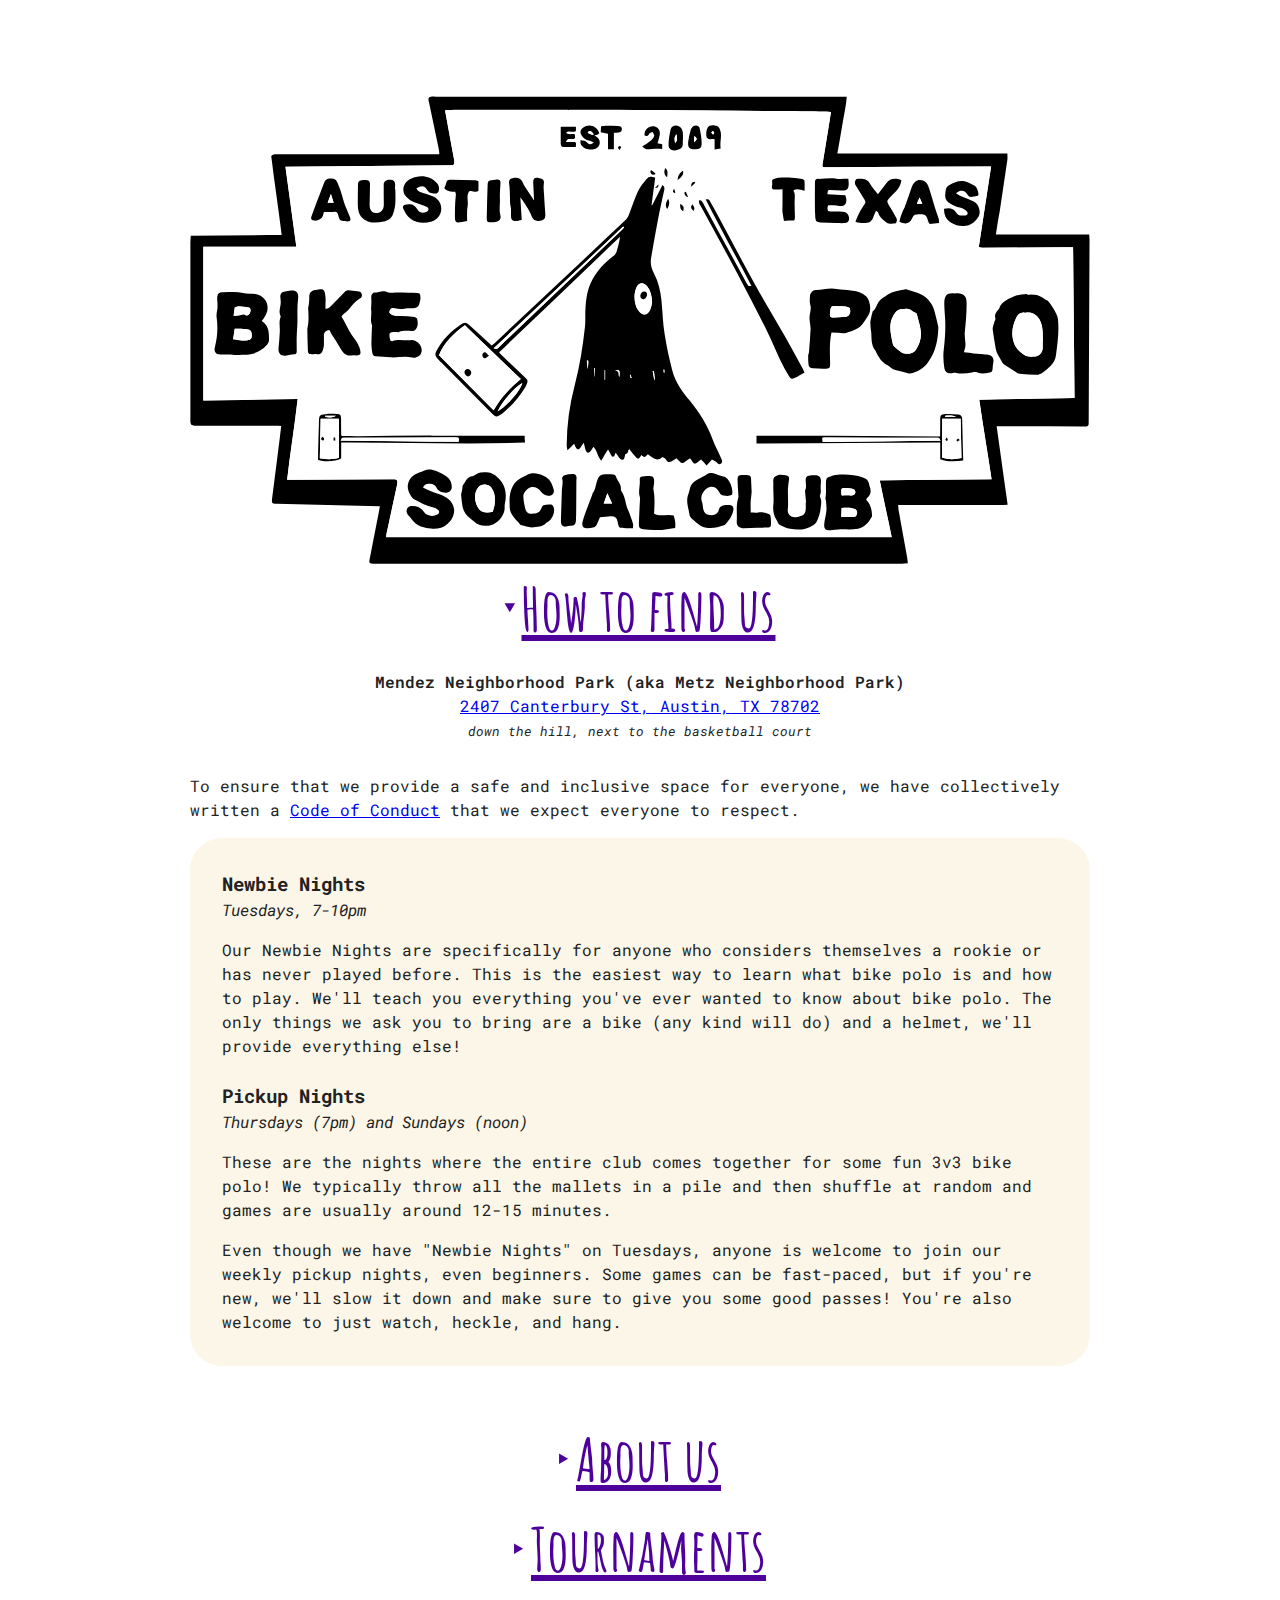
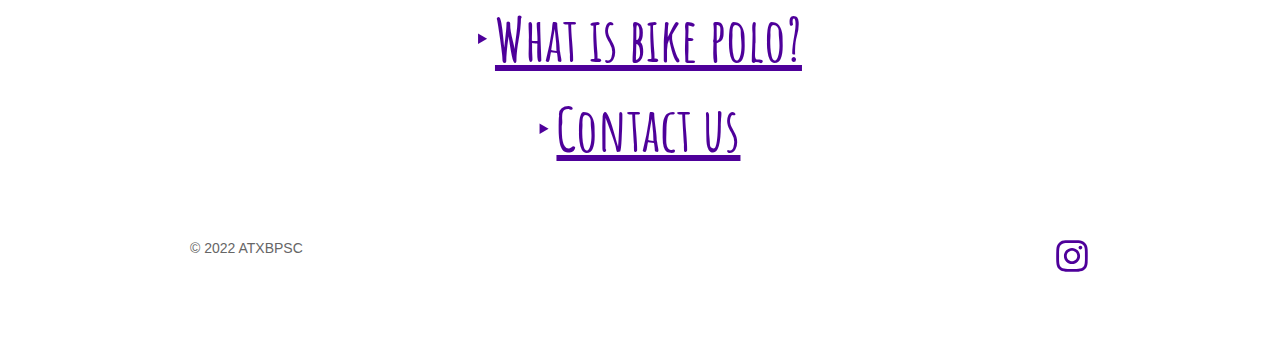
==== index.html @ a273330a "massacre dates" ====
<!doctype html>
<html class="no-js" lang="en-us">

<head>
  <meta charset="utf-8">
  <title>ATXBPSC | Austin Texas Bike Polo Social Club</title>
  <meta name="description" content="Austin's original hardcourt bike polo club was established in 2009 and is a welcoming group who plays hardcourt bike polo in Austin, Texas">
  <meta name="viewport" content="width=device-width, initial-scale=1">

  <meta property="og:title" content="Austin Texas Bike Polo Social Club | Austin's original hardcourt bike polo club">
  <meta property="og:type" content="website">
  <meta property="og:url" content="https://www.austinbikepolo.com">
  <meta property="og:image" content="/tile-wide.png">

  <link rel="icon" href="/favicon.ico" sizes="any">
  <link rel="icon" href="/icon.svg" type="image/svg+xml">
  <link rel="apple-touch-icon" href="icon.png">

  <link rel="preconnect" href="https://fonts.googleapis.com"> 
  <link rel="preconnect" href="https://fonts.gstatic.com" crossorigin> 
  <link href="https://fonts.googleapis.com/css2?family=Amatic+SC:wght@700&family=Roboto+Mono:wght@400;600&display=swap" rel="stylesheet">

  <style>*,::after,::before{box-sizing:border-box}body,h1,h2,h3,h4,p{margin:0}ol[role=list],ul[role=list]{list-style:none}html:focus-within{scroll-behavior:smooth}body{min-height:100vh;text-rendering:optimizeSpeed;line-height:1.5}a:not([class]){text-decoration-skip-ink:auto}img{max-width:100%;display:block}@media (prefers-reduced-motion:reduce){html:focus-within{scroll-behavior:auto}*,::after,::before{animation-duration:0s!important;animation-iteration-count:1!important;transition-duration:0s!important;scroll-behavior:auto!important}}.flow>*+*{margin-top:var(--flow-space,1em)}html{color:#222;font-family:'Roboto Mono',-apple-system,BlinkMacSystemFont,"Segoe UI",Helvetica,Arial,sans-serif,"Apple Color Emoji","Segoe UI Emoji";font-size:1em;font-weight:400;line-height:1.4}::-moz-selection{background:#b3d4fc;text-shadow:none}::selection{background:#b3d4fc;text-shadow:none}img,svg{vertical-align:middle}body{margin:0 auto;max-width:900px;padding-top:6rem;width:90%}@media only screen and (min-width:768px){body{width:80%}}.logo{display:block;margin-bottom:2rem}.logo img{display:block;margin:0 auto;width:600px}nav{padding:1rem 0}nav ul{align-items:center;display:flex;justify-content:center;padding:0}nav li{list-style:none;margin:0;padding:0 10px}nav li+li{margin:0}main img{border:10px solid #0a432d;border-radius:2rem;box-shadow:0 1px 1px rgba(0,0,0,.12),0 2px 2px rgba(0,0,0,.12),0 4px 4px rgba(0,0,0,.12),0 8px 8px rgba(0,0,0,.12),0 16px 16px rgba(0,0,0,.12)}figure{margin:0}figcaption {font-family: -apple-system, BlinkMacSystemFont, "Segoe UI", Helvetica, Arial, sans-serif, "Apple Color Emoji", "Segoe UI Emoji";font-size: 12px;padding: 1rem;text-align: center;}h2{color:#4e009a;font-family:'Amatic SC';font-size:60px;text-decoration:underline;text-align:center}details[open]{padding-bottom:3rem}summary{color:#4e009a;cursor:pointer;text-align:center}summary h2{display:inline-block;vertical-align:middle}strong{font-weight:600}footer{color:#666;font-family:-apple-system,BlinkMacSystemFont,"Segoe UI",Helvetica,Arial,sans-serif,"Apple Color Emoji","Segoe UI Emoji";font-size:14px;padding:4rem 0;text-align:center;display:flex;justify-content:space-between}p+p{margin-top:1rem}li+li{margin-top:.5rem}*+h2{margin-top:2rem}.wrapper{background-color:#fcf6e8;border-radius:2rem;padding:2rem}address{font-style:normal;margin-bottom:2rem;text-align:center}[hidden]{display:none!important}@media print{*,::after,::before{background:#fff!important;color:#000!important;box-shadow:none!important;text-shadow:none!important}a,a:visited{text-decoration:underline}a[href]::after{content:" (" attr(href) ")"}abbr[title]::after{content:" (" attr(title) ")"}a[href^="#"]::after,a[href^="javascript:"]::after{content:""}img{page-break-inside:avoid}h2,h3,p{orphans:3;widows:3}h2,h3{page-break-after:avoid}}</style>

  <link rel="manifest" href="site.webmanifest">
  <meta name="theme-color" content="#fafafa">
</head>

<body>

  <header>
    <h1><img src="./img/logo.svg" alt="Austin Texas Bike Polo Social Club"></h1>
  </header>
  <main>
    <details class="flow" id="how" open>
      <summary><h2>How to find us</h2></summary>
      <address>
        <strong>Mendez Neighborhood Park (aka Metz Neighborhood Park)</strong><br>
        <a href="https://goo.gl/maps/8USHRToRL2NGUCii9">2407 Canterbury St, Austin,&nbsp;TX&nbsp;78702</a><br>
        <small><em>down the hill, next to the basketball&nbsp;court</em></small>
      </address>
      <p>To ensure that we provide a safe and inclusive space for everyone, we have collectively written a <a href="/ATXBPSC-Code_of_Conduct.pdf">Code of Conduct</a> that we expect everyone to respect.</p>
      <div class="wrapper">
        <h3>Newbie Nights</h3>
        <p><em>Tuesdays, 7-10pm</em></p>
        <p>Our Newbie Nights are specifically for anyone who considers themselves a rookie or has never played before. This is the easiest way to learn what bike polo is and how to play. We'll teach you everything you've ever wanted to know about bike polo. The only things we ask you to bring are a bike (any kind will do) and a helmet, we'll provide everything else!</p>
        <br>
        <h3>Pickup Nights</h3>
        <p><em>Thursdays (7pm) and Sundays (noon)</em></p>
        <p>These are the nights where the entire club comes together for some fun 3v3 bike polo! We typically throw all the mallets in a pile and then shuffle at random and games are usually around 12-15 minutes.</p>
        <p>Even though we have "Newbie Nights" on Tuesdays, anyone is welcome to join our weekly pickup nights, even beginners. Some games can be fast-paced, but if you're new, we'll slow it down and make sure to give you some good passes! You're also welcome to just watch, heckle, and hang.</p>
<!--         <br>
        <h3>WTFNB Nights</h3>
        <p><em>Coming soon!</em></p>
        <p>Throughout the year we will host nights specifically for <abbr title="Women, Trans, Femme, Non-Binary">WTFNB*</abbr> players. We wanted to create a safe space for folks who might feel most comfortable in a setting like this. This is for all skill levels, but we don't want you to feel intimidated if you're new. Our more seasoned players will make sure you are part of the game and help you get better! We respectfully ask all cis, male players to take the night off.</p>
        <p>Stay tuned for when we get started up again!</p>
        <p><small>* WTFNB stands for Women, Trans, Femme, and Non-Binary</small></p> -->
      </div>
    </details>
    <details class="flow" id="about">
      <summary><h2>About us</h2></summary>
      <div class="wrapper">
        <p>While bike polo has been around in Austin since 2008, ATXBPSC officially formed in 2009 (<a href="https://atxbpsc.blogspot.com">check out our old Blogspot</a>) and for most of that time has called Mendez Park* home. Since our beginning, we have worked hard to create a diverse, inclusive, and supportive space.</p>
        <p>We are inclusive, mixed-gender, pro-<abbr title="Lesbian, Gay, Bisexual, Transgender, Queer, and others">LGBTQ+</abbr>, antiracist, and open to all ages and abilities. We do not tolerate hate speech or disrespectful behavior.</p>
        <p>We have more lefties than any other club in the world! We also love karaoke!</p>
        <p>Learn more about our new court being built in 2023: <a href="https://www.kxan.com/news/local/austin/austin-to-roll-out-first-bike-polo-court-in-the-city/">Austin to roll out first bike polo court in the city | KXAN Austin</a></p>
        <p><small>* Mendez Park used to be called Metz Park. It was originally named after a confederate soldier (ugh, gross). In 2020, the park was renamed after <a href="https://www.austinchronicle.com/daily/arts/2019-05-07/in-memoriam-rodolfo-mendez/">Rodolfo "Rudy" Mendez</a>, a dance teacher and mentor in East Austin!</small></p>
      </div>
      <img src="./img/254112393_417523046625002_4470217302983795091_n-2.jpg" alt="mallets scattered about the court" loading="lazy">
    </details>
    <details class="flow" id="tournamentswh">
      <summary><h2>Tournaments</h2></summary>
      <div class="wrapper">
        <h3>Maybe in the spring???</h3>
        <h3>Previous Tournaments</h3>
        <ul>
          <li><a href="https://challonge.com/nbtsun">A Nightmare Before TEXmas</a> - December 9-10, 2023</li>
          <li><a href="https://challonge.com/massacre">Halloween Massacre-ade Ball V</a> - October 27-28, 2018</li>
          <li><a href="https://fb.me/e/Gl7PnVgG">Dbl Shfl</a> - Dec 7-8, 2019</li>
          <li>Halloween Massacre-ade Ball IV - October 29-30, 2016</li>
          <li><a href="https://www.facebook.com/events/470383753165007">Ladies Choice</a> - July 16, 2016</li>
          <li><a href="https://vimeo.com/111291455">Halloween Massacre-ade Ball III</a> - Octover 31 - November 1, 2014</li>
          <li><a href="http://atxsavethedate.blogspot.com/">Save the Date</a> - March 2-3, 2013</li>
          <li><a href="https://atxbpsc.blogspot.com/2012/02/south-central-championships-2012.html">2012 South Central Championships</a> - March 31 - April 1, 2012</li>
          <li><a href="https://atxbpsc.blogspot.com/2011/09/naccc-2v2-bike-polo-tourney.html">NACCC 2v2</a> - October 8th, 2011</li>
        </ul>
      </div>
    </details>
    <details class="flow" id="what">
      <summary><h2>What is bike polo?</h2></summary>
      <div class="wrapper">
        <p>Bike polo is a mixed-gender sport similar to hockey but played on bikes. It started in the 1890s on grass. Back in the late 90s, some bored bike messengers started playing in a parking garage in Seattle, and the sport has since grown into a DIY global community. We play the hardcourt version of bike polo. There are 2 goals, a ball, and 6 players on a court (3v3). Put the ball in the goal. Pretty simple.</p>
        <p>Here are some very basic rules:</p>
        <ol>
          <li>BE RESPECTFUL</li>
          <li>To score, you have to hit the ball with the end of the mallet into the goal. You can't use the side of the mallet (that's called a shuffle).</li>
          <li>If you put your foot down (that's called a dab), you must tap your mallet on the boards on either side at halfcourt (that's called a "tap-in").</li>
          <li>"Like contact" is allowed (bike-on-bike, shoulder-to-shoulder, mallet-to-mallet), unless it's excessive. We tend to avoid much contact and save it for tournaments.</li>
        </ol>
        <p>More info: <a href="https://nahbpa.gitbook.io/2022/">Official ruleset</a></p>
      </div>
    </details>
    <details class="flow" id="contact">
      <summary><h2>Contact us</h2></summary>
      <div class="wrapper">
        <ul>
          <li>The best way to get in touch is on <a href="https://instagram.com/atxbikepolosocialclub">Instagram</a>.</li>
          <li>Questions related to the South Central region should be direct to our very own, Justin Salinas (&#115;&#111;&#117;&#116;&#104;&#099;&#101;&#110;&#116;&#114;&#097;&#108;&#064;&#110;&#097;&#104;&#097;&#114;&#100;&#099;&#111;&#117;&#114;&#116;&#046;&#099;&#111;&#109;).</li>
          <li>For more information about the North American organizing association, visit the <a href="https://nahardcourt.com"><abbr title="North American Hardcourt Bike Polo Association">NAH</abbr></a> website.</li>
        </ul>
      </div>
    </details>
  </main>
  <footer>
    <p>© 2022 ATXBPSC</p>
    <a href="https://instagram.com/atxbikepolosocialclub" title="instagram"><svg aria-label="follow us on instagram" xmlns="http://www.w3.org/2000/svg" viewBox="0 0 448 512" height="36" width="36"><!--! Font Awesome Pro 6.1.1 by @fontawesome - https://fontawesome.com License - https://fontawesome.com/license (Commercial License) Copyright 2022 Fonticons, Inc. --><path fill="#4E009A" d="M224.1 141c-63.6 0-114.9 51.3-114.9 114.9s51.3 114.9 114.9 114.9S339 319.5 339 255.9 287.7 141 224.1 141zm0 189.6c-41.1 0-74.7-33.5-74.7-74.7s33.5-74.7 74.7-74.7 74.7 33.5 74.7 74.7-33.6 74.7-74.7 74.7zm146.4-194.3c0 14.9-12 26.8-26.8 26.8-14.9 0-26.8-12-26.8-26.8s12-26.8 26.8-26.8 26.8 12 26.8 26.8zm76.1 27.2c-1.7-35.9-9.9-67.7-36.2-93.9-26.2-26.2-58-34.4-93.9-36.2-37-2.1-147.9-2.1-184.9 0-35.8 1.7-67.6 9.9-93.9 36.1s-34.4 58-36.2 93.9c-2.1 37-2.1 147.9 0 184.9 1.7 35.9 9.9 67.7 36.2 93.9s58 34.4 93.9 36.2c37 2.1 147.9 2.1 184.9 0 35.9-1.7 67.7-9.9 93.9-36.2 26.2-26.2 34.4-58 36.2-93.9 2.1-37 2.1-147.8 0-184.8zM398.8 388c-7.8 19.6-22.9 34.7-42.6 42.6-29.5 11.7-99.5 9-132.1 9s-102.7 2.6-132.1-9c-19.6-7.8-34.7-22.9-42.6-42.6-11.7-29.5-9-99.5-9-132.1s-2.6-102.7 9-132.1c7.8-19.6 22.9-34.7 42.6-42.6 29.5-11.7 99.5-9 132.1-9s102.7-2.6 132.1 9c19.6 7.8 34.7 22.9 42.6 42.6 11.7 29.5 9 99.5 9 132.1s2.7 102.7-9 132.1z"/></svg></a>
  </footer>
</body>
</html>
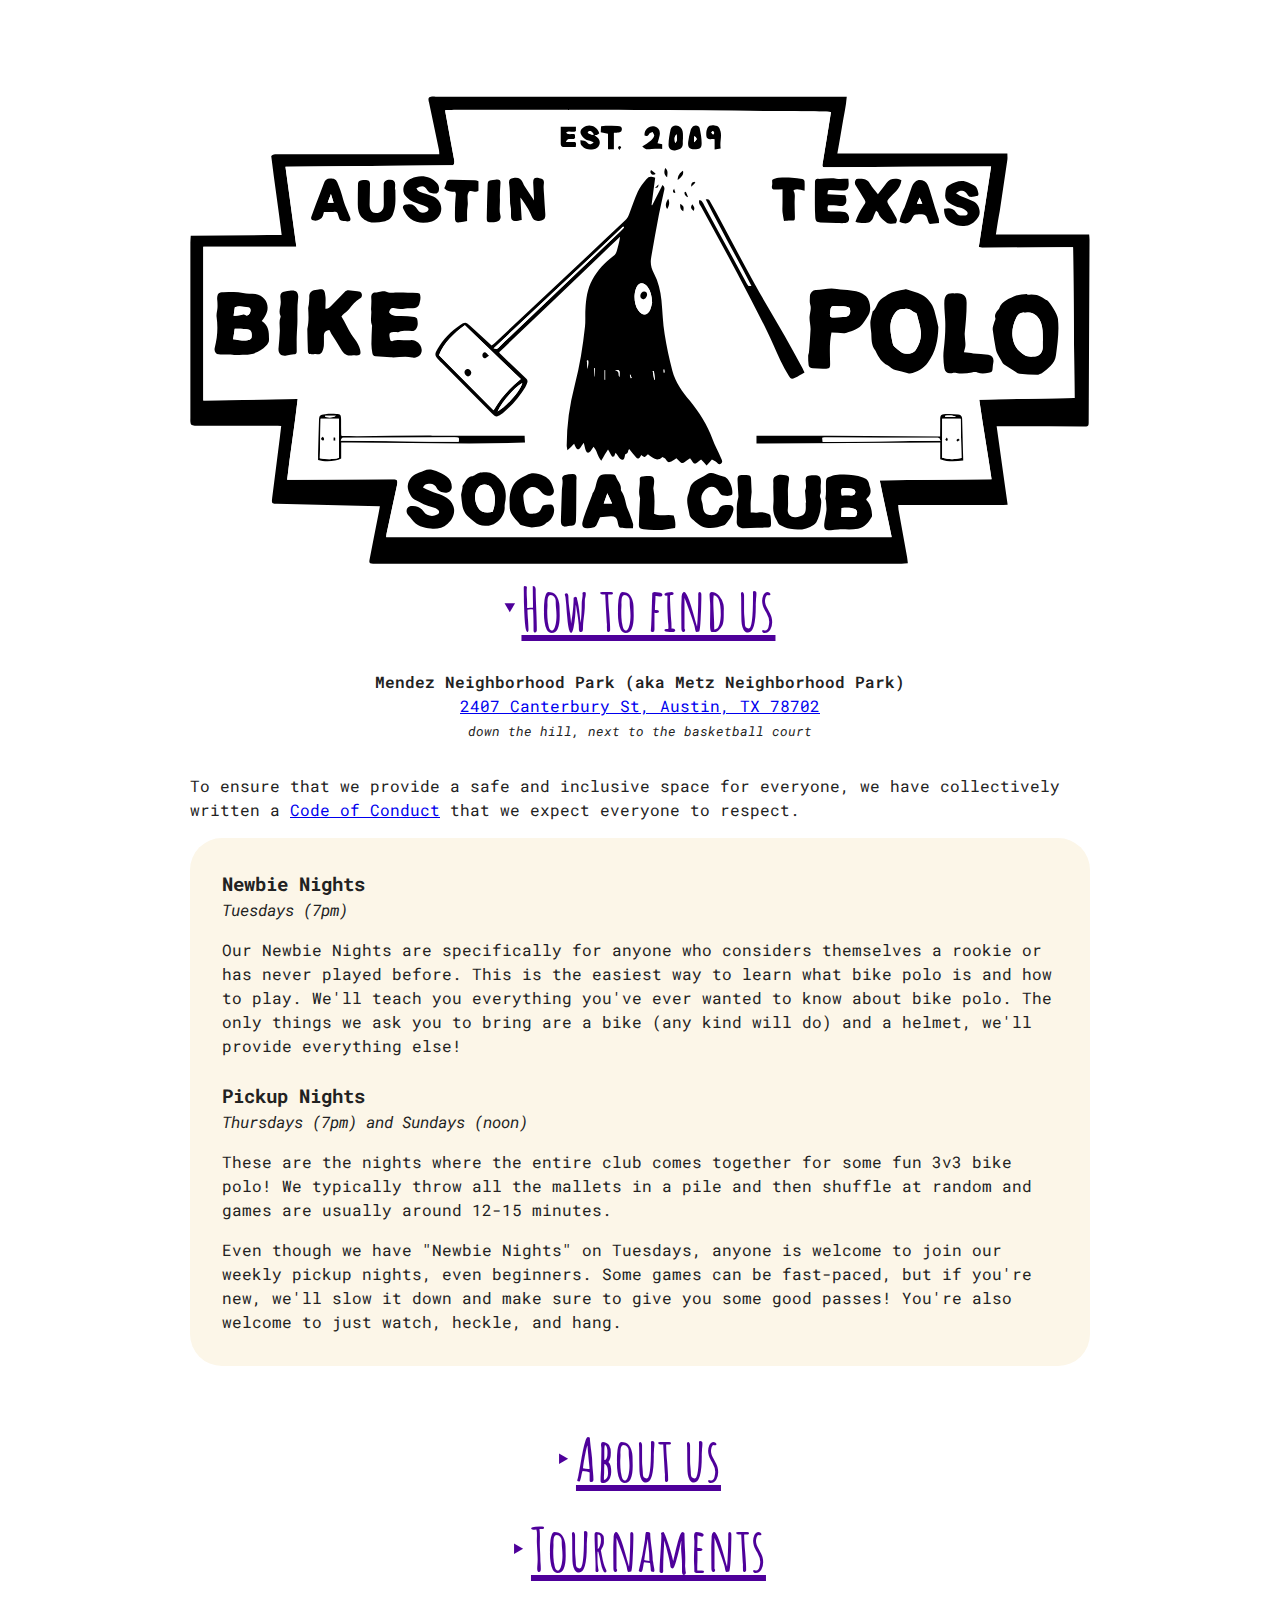
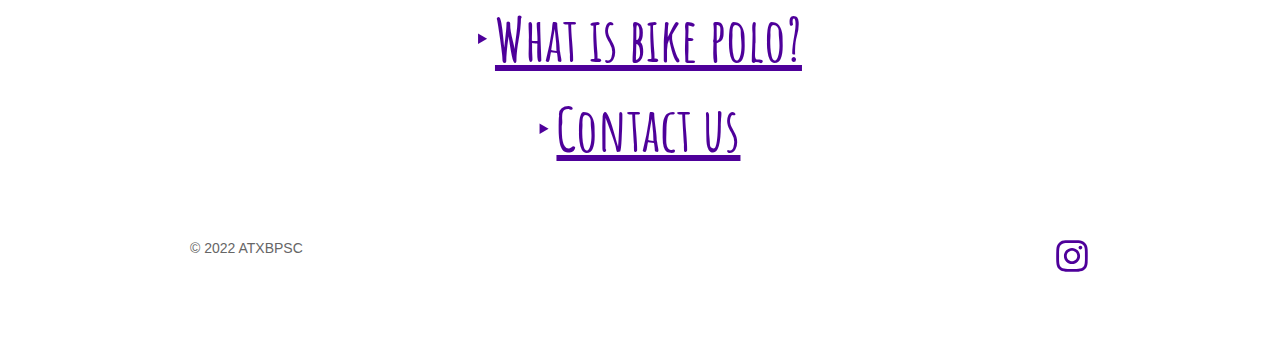
==== commit c80e2435: "newbie nights time" ====
--- a/index.html
+++ b/index.html
@@ -42,7 +42,7 @@
       <p>To ensure that we provide a safe and inclusive space for everyone, we have collectively written a <a href="/ATXBPSC-Code_of_Conduct.pdf">Code of Conduct</a> that we expect everyone to respect.</p>
       <div class="wrapper">
         <h3>Newbie Nights</h3>
-        <p><em>Tuesdays, 7-10pm</em></p>
+        <p><em>Tuesdays (7pm)</em></p>
         <p>Our Newbie Nights are specifically for anyone who considers themselves a rookie or has never played before. This is the easiest way to learn what bike polo is and how to play. We'll teach you everything you've ever wanted to know about bike polo. The only things we ask you to bring are a bike (any kind will do) and a helmet, we'll provide everything else!</p>
         <br>
         <h3>Pickup Nights</h3>
@@ -71,7 +71,7 @@
     <details class="flow" id="tournamentswh">
       <summary><h2>Tournaments</h2></summary>
       <div class="wrapper">
-        <h3>Maybe in the spring???</h3>
+        <p>Maybe in the spring???</p>
         <h3>Previous Tournaments</h3>
         <ul>
           <li><a href="https://challonge.com/nbtsun">A Nightmare Before TEXmas</a> - December 9-10, 2023</li>
@@ -79,10 +79,12 @@
           <li><a href="https://fb.me/e/Gl7PnVgG">Dbl Shfl</a> - Dec 7-8, 2019</li>
           <li>Halloween Massacre-ade Ball IV - October 29-30, 2016</li>
           <li><a href="https://www.facebook.com/events/470383753165007">Ladies Choice</a> - July 16, 2016</li>
-          <li><a href="https://vimeo.com/111291455">Halloween Massacre-ade Ball III</a> - Octover 31 - November 1, 2014</li>
+          <li><a href="https://vimeo.com/111291455">Halloween Massacre-ade Ball III</a> - October 31 - November 1, 2014</li>
           <li><a href="http://atxsavethedate.blogspot.com/">Save the Date</a> - March 2-3, 2013</li>
+          <li>Halloween Massacre-ade Ball II - Octover 26-27, 2012</li>
           <li><a href="https://atxbpsc.blogspot.com/2012/02/south-central-championships-2012.html">2012 South Central Championships</a> - March 31 - April 1, 2012</li>
           <li><a href="https://atxbpsc.blogspot.com/2011/09/naccc-2v2-bike-polo-tourney.html">NACCC 2v2</a> - October 8th, 2011</li>
+          <li>Halloween Massacre-ade Ball I - October 29-30, 2010</li>
         </ul>
       </div>
     </details>
@@ -93,9 +95,9 @@
         <p>Here are some very basic rules:</p>
         <ol>
           <li>BE RESPECTFUL</li>
-          <li>To score, you have to hit the ball with the end of the mallet into the goal. You can't use the side of the mallet (that's called a shuffle).</li>
-          <li>If you put your foot down (that's called a dab), you must tap your mallet on the boards on either side at halfcourt (that's called a "tap-in").</li>
-          <li>"Like contact" is allowed (bike-on-bike, shoulder-to-shoulder, mallet-to-mallet), unless it's excessive. We tend to avoid much contact and save it for tournaments.</li>
+          <li>To score, you have to hit the ball with the end of the mallet into the goal. You can't use the side of the mallet (that's called a "shuffle") or scoop it in.</li>
+          <li>If you put your foot down (that's called a "dab"), you must tap your mallet on the boards on either side at halfcourt (that's called a "tap-in").</li>
+          <li>While some contact is ok in tournament, we tend to avoid much contact. It's not really necessary in today's game.</li>
         </ol>
         <p>More info: <a href="https://nahbpa.gitbook.io/2022/">Official ruleset</a></p>
       </div>
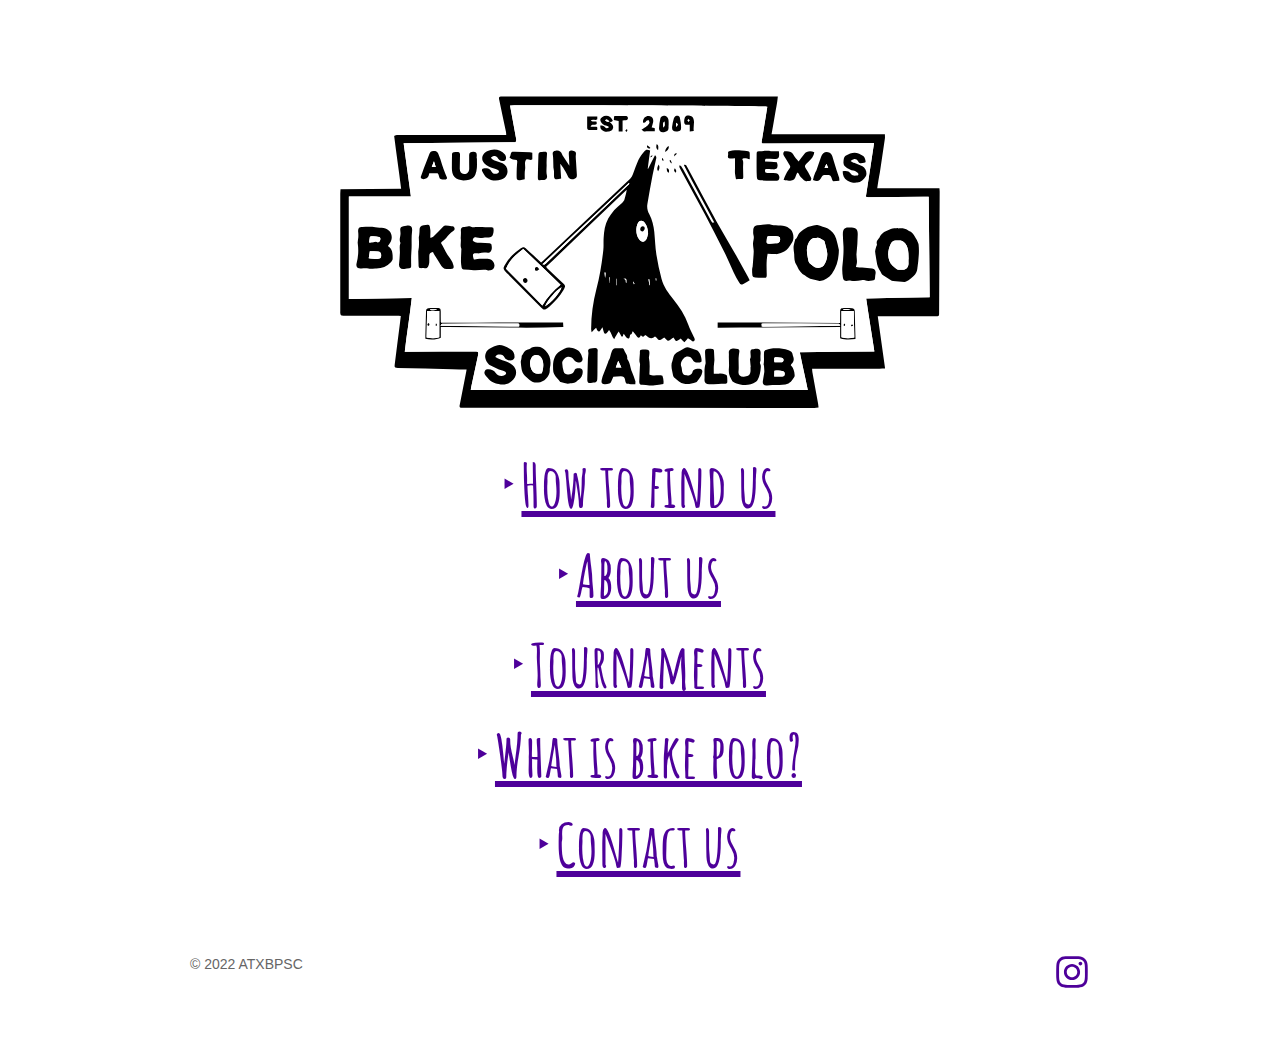
==== commit e602cc82: "Update index.html" ====
--- a/index.html
+++ b/index.html
@@ -20,7 +20,7 @@
   <link rel="preconnect" href="https://fonts.gstatic.com" crossorigin> 
   <link href="https://fonts.googleapis.com/css2?family=Amatic+SC:wght@700&family=Roboto+Mono:wght@400;600&display=swap" rel="stylesheet">
 
-  <style>*,::after,::before{box-sizing:border-box}body,h1,h2,h3,h4,p{margin:0}ol[role=list],ul[role=list]{list-style:none}html:focus-within{scroll-behavior:smooth}body{min-height:100vh;text-rendering:optimizeSpeed;line-height:1.5}a:not([class]){text-decoration-skip-ink:auto}img{max-width:100%;display:block}@media (prefers-reduced-motion:reduce){html:focus-within{scroll-behavior:auto}*,::after,::before{animation-duration:0s!important;animation-iteration-count:1!important;transition-duration:0s!important;scroll-behavior:auto!important}}.flow>*+*{margin-top:var(--flow-space,1em)}html{color:#222;font-family:'Roboto Mono',-apple-system,BlinkMacSystemFont,"Segoe UI",Helvetica,Arial,sans-serif,"Apple Color Emoji","Segoe UI Emoji";font-size:1em;font-weight:400;line-height:1.4}::-moz-selection{background:#b3d4fc;text-shadow:none}::selection{background:#b3d4fc;text-shadow:none}img,svg{vertical-align:middle}body{margin:0 auto;max-width:900px;padding-top:6rem;width:90%}@media only screen and (min-width:768px){body{width:80%}}.logo{display:block;margin-bottom:2rem}.logo img{display:block;margin:0 auto;width:600px}nav{padding:1rem 0}nav ul{align-items:center;display:flex;justify-content:center;padding:0}nav li{list-style:none;margin:0;padding:0 10px}nav li+li{margin:0}main img{border:10px solid #0a432d;border-radius:2rem;box-shadow:0 1px 1px rgba(0,0,0,.12),0 2px 2px rgba(0,0,0,.12),0 4px 4px rgba(0,0,0,.12),0 8px 8px rgba(0,0,0,.12),0 16px 16px rgba(0,0,0,.12)}figure{margin:0}figcaption {font-family: -apple-system, BlinkMacSystemFont, "Segoe UI", Helvetica, Arial, sans-serif, "Apple Color Emoji", "Segoe UI Emoji";font-size: 12px;padding: 1rem;text-align: center;}h2{color:#4e009a;font-family:'Amatic SC';font-size:60px;text-decoration:underline;text-align:center}details[open]{padding-bottom:3rem}summary{color:#4e009a;cursor:pointer;text-align:center}summary h2{display:inline-block;vertical-align:middle}strong{font-weight:600}footer{color:#666;font-family:-apple-system,BlinkMacSystemFont,"Segoe UI",Helvetica,Arial,sans-serif,"Apple Color Emoji","Segoe UI Emoji";font-size:14px;padding:4rem 0;text-align:center;display:flex;justify-content:space-between}p+p{margin-top:1rem}li+li{margin-top:.5rem}*+h2{margin-top:2rem}.wrapper{background-color:#fcf6e8;border-radius:2rem;padding:2rem}address{font-style:normal;margin-bottom:2rem;text-align:center}[hidden]{display:none!important}@media print{*,::after,::before{background:#fff!important;color:#000!important;box-shadow:none!important;text-shadow:none!important}a,a:visited{text-decoration:underline}a[href]::after{content:" (" attr(href) ")"}abbr[title]::after{content:" (" attr(title) ")"}a[href^="#"]::after,a[href^="javascript:"]::after{content:""}img{page-break-inside:avoid}h2,h3,p{orphans:3;widows:3}h2,h3{page-break-after:avoid}}</style>
+  <style>*,::after,::before{box-sizing:border-box}body,h1,h2,h3,h4,p{margin:0}ol[role=list],ul[role=list]{list-style:none}html:focus-within{scroll-behavior:smooth}body{min-height:100vh;text-rendering:optimizeSpeed;line-height:1.5}a:not([class]){text-decoration-skip-ink:auto}img{margin:0 auto 2rem;max-width:600px;display:block;width:100%}@media (prefers-reduced-motion:reduce){html:focus-within{scroll-behavior:auto}*,::after,::before{animation-duration:0s!important;animation-iteration-count:1!important;transition-duration:0s!important;scroll-behavior:auto!important}}.flow>*+*{margin-top:var(--flow-space,1em)}html{color:#222;font-family:'Roboto Mono',-apple-system,BlinkMacSystemFont,"Segoe UI",Helvetica,Arial,sans-serif,"Apple Color Emoji","Segoe UI Emoji";font-size:1em;font-weight:400;line-height:1.4}::-moz-selection{background:#b3d4fc;text-shadow:none}::selection{background:#b3d4fc;text-shadow:none}img,svg{vertical-align:middle}body{margin:0 auto;max-width:900px;padding-top:6rem;width:90%}@media only screen and (min-width:768px){body{width:80%}}.logo{display:block;margin-bottom:2rem}.logo img{display:block;margin:0 auto;width:600px}nav{padding:1rem 0}nav ul{align-items:center;display:flex;justify-content:center;padding:0}nav li{list-style:none;margin:0;padding:0 10px}nav li+li{margin:0}main img{border:10px solid #0a432d;border-radius:2rem;box-shadow:0 1px 1px rgba(0,0,0,.12),0 2px 2px rgba(0,0,0,.12),0 4px 4px rgba(0,0,0,.12),0 8px 8px rgba(0,0,0,.12),0 16px 16px rgba(0,0,0,.12)}figure{margin:0}figcaption {font-family: -apple-system, BlinkMacSystemFont, "Segoe UI", Helvetica, Arial, sans-serif, "Apple Color Emoji", "Segoe UI Emoji";font-size: 12px;padding: 1rem;text-align: center;}h2{color:#4e009a;font-family:'Amatic SC';font-size:60px;text-decoration:underline;text-align:center}details[open]{padding-bottom:3rem}summary{color:#4e009a;cursor:pointer;text-align:center}summary h2{display:inline-block;vertical-align:middle}strong{font-weight:600}footer{color:#666;font-family:-apple-system,BlinkMacSystemFont,"Segoe UI",Helvetica,Arial,sans-serif,"Apple Color Emoji","Segoe UI Emoji";font-size:14px;padding:4rem 0;text-align:center;display:flex;justify-content:space-between}p+p{margin-top:1rem}li+li{margin-top:.5rem}*+h2{margin-top:2rem}.wrapper{background-color:#fcf6e8;border-radius:2rem;padding:2rem}address{font-style:normal;margin-bottom:2rem;text-align:center}[hidden]{display:none!important}@media print{*,::after,::before{background:#fff!important;color:#000!important;box-shadow:none!important;text-shadow:none!important}a,a:visited{text-decoration:underline}a[href]::after{content:" (" attr(href) ")"}abbr[title]::after{content:" (" attr(title) ")"}a[href^="#"]::after,a[href^="javascript:"]::after{content:""}img{page-break-inside:avoid}h2,h3,p{orphans:3;widows:3}h2,h3{page-break-after:avoid}}</style>
 
   <link rel="manifest" href="site.webmanifest">
   <meta name="theme-color" content="#fafafa">
@@ -32,7 +32,7 @@
     <h1><img src="./img/logo.svg" alt="Austin Texas Bike Polo Social Club"></h1>
   </header>
   <main>
-    <details class="flow" id="how" open>
+    <details class="flow" id="how">
       <summary><h2>How to find us</h2></summary>
       <address>
         <strong>Mendez Neighborhood Park (aka Metz Neighborhood Park)</strong><br>
@@ -62,16 +62,20 @@
       <div class="wrapper">
         <p>While bike polo has been around in Austin since 2008, ATXBPSC officially formed in 2009 (<a href="https://atxbpsc.blogspot.com">check out our old Blogspot</a>) and for most of that time has called Mendez Park* home. Since our beginning, we have worked hard to create a diverse, inclusive, and supportive space.</p>
         <p>We are inclusive, mixed-gender, pro-<abbr title="Lesbian, Gay, Bisexual, Transgender, Queer, and others">LGBTQ+</abbr>, antiracist, and open to all ages and abilities. We do not tolerate hate speech or disrespectful behavior.</p>
-        <p>We have more lefties than any other club in the world! We also love karaoke!</p>
+        <p>We have more lefties than any other club in the world and we may force you to sing karaoke.</p>
         <p>Learn more about our new court being built in 2023: <a href="https://www.kxan.com/news/local/austin/austin-to-roll-out-first-bike-polo-court-in-the-city/">Austin to roll out first bike polo court in the city | KXAN Austin</a></p>
         <p><small>* Mendez Park used to be called Metz Park. It was originally named after a confederate soldier (ugh, gross). In 2020, the park was renamed after <a href="https://www.austinchronicle.com/daily/arts/2019-05-07/in-memoriam-rodolfo-mendez/">Rodolfo "Rudy" Mendez</a>, a dance teacher and mentor in East Austin!</small></p>
       </div>
-      <img src="./img/254112393_417523046625002_4470217302983795091_n-2.jpg" alt="mallets scattered about the court" loading="lazy">
+      <img src="./img/new-court.jpg" alt="photograph of our new court at Mendez Park" loading="lazy">
     </details>
     <details class="flow" id="tournamentswh">
       <summary><h2>Tournaments</h2></summary>
       <div class="wrapper">
-        <p>Maybe in the spring???</p>
+        <h3>Upcoming Tournaments</h3>
+        <ul>
+          <li><a href="https://bikepolocalendar.com/event/texas-lottery">Texas Lottery</a> - December 7-8, 2024</li>
+          <li><a href="https://bikepolocalendar.com/event/trickshot-showdown">Trickshot Showdown</a> - December 7-8, 2024</li>
+        </ul>
         <h3>Previous Tournaments</h3>
         <ul>
           <li><a href="https://challonge.com/nbtsun">A Nightmare Before TEXmas</a> - December 9-10, 2023</li>
